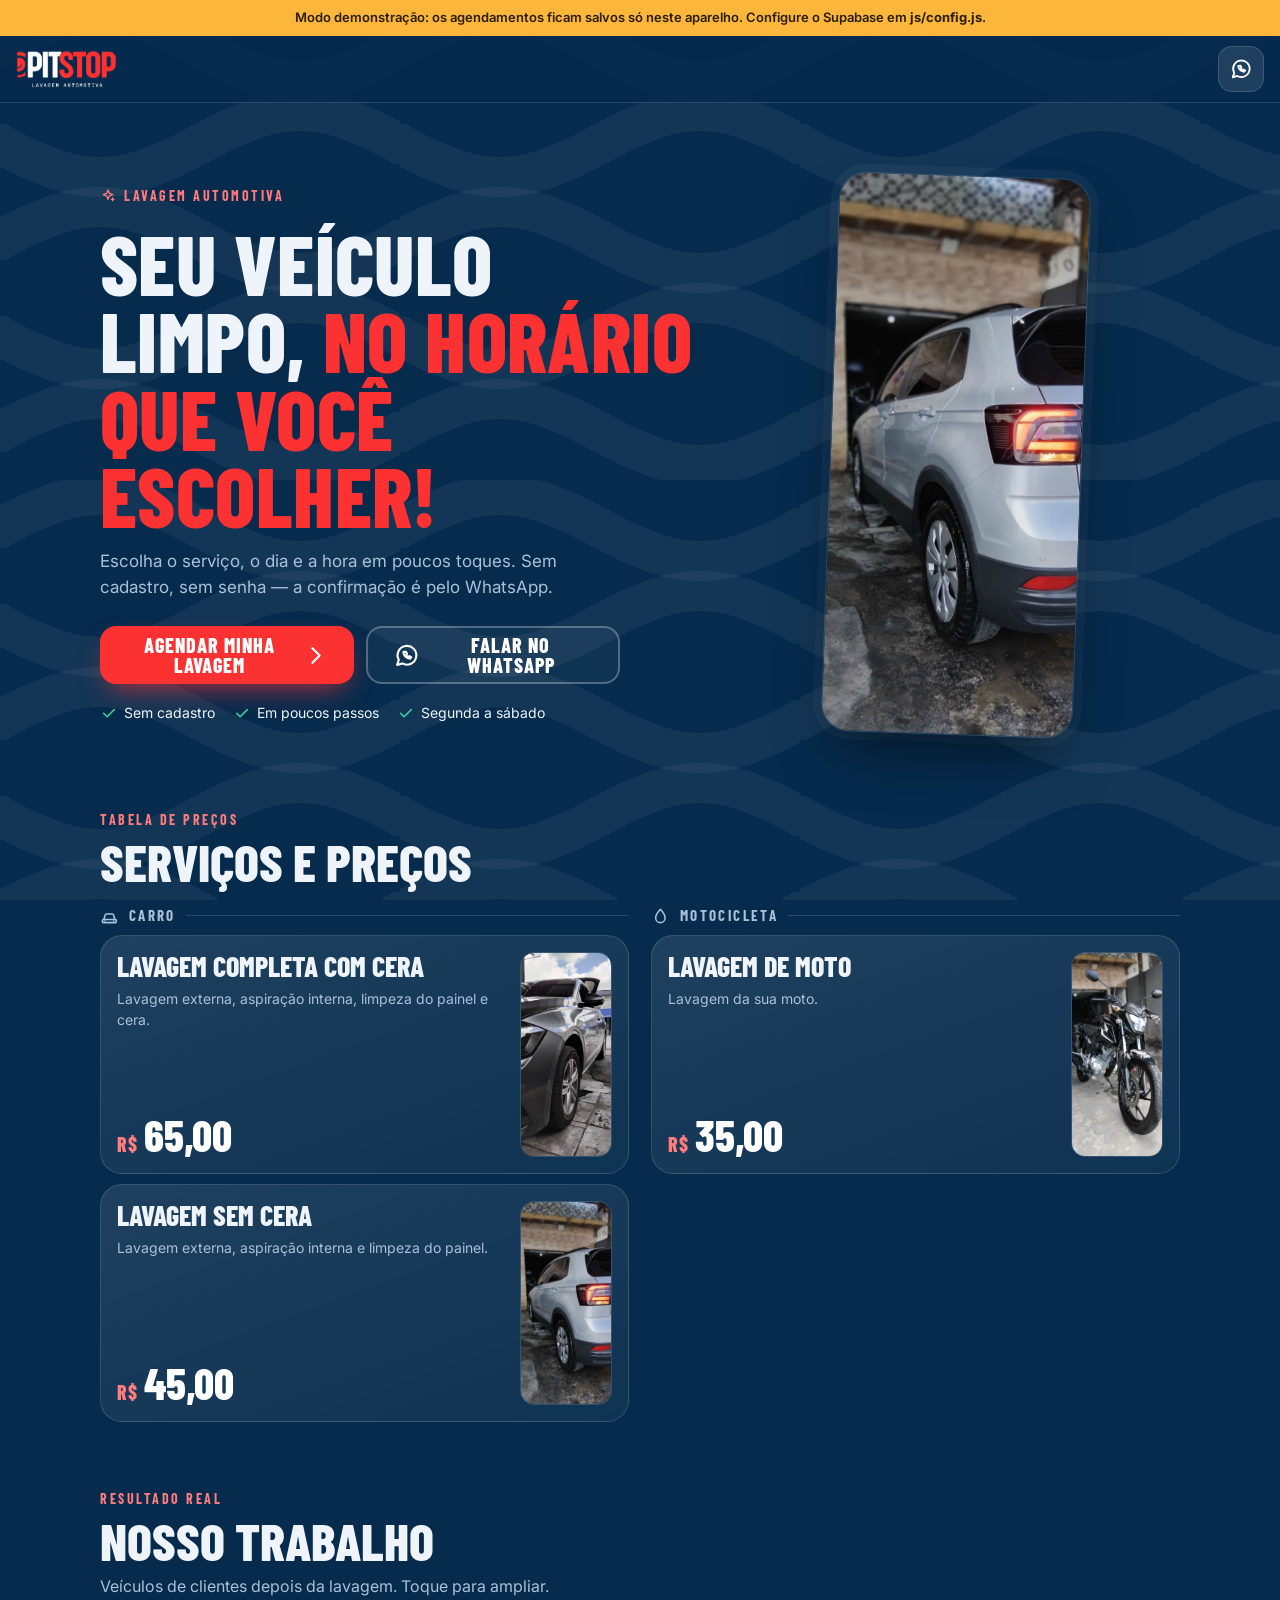
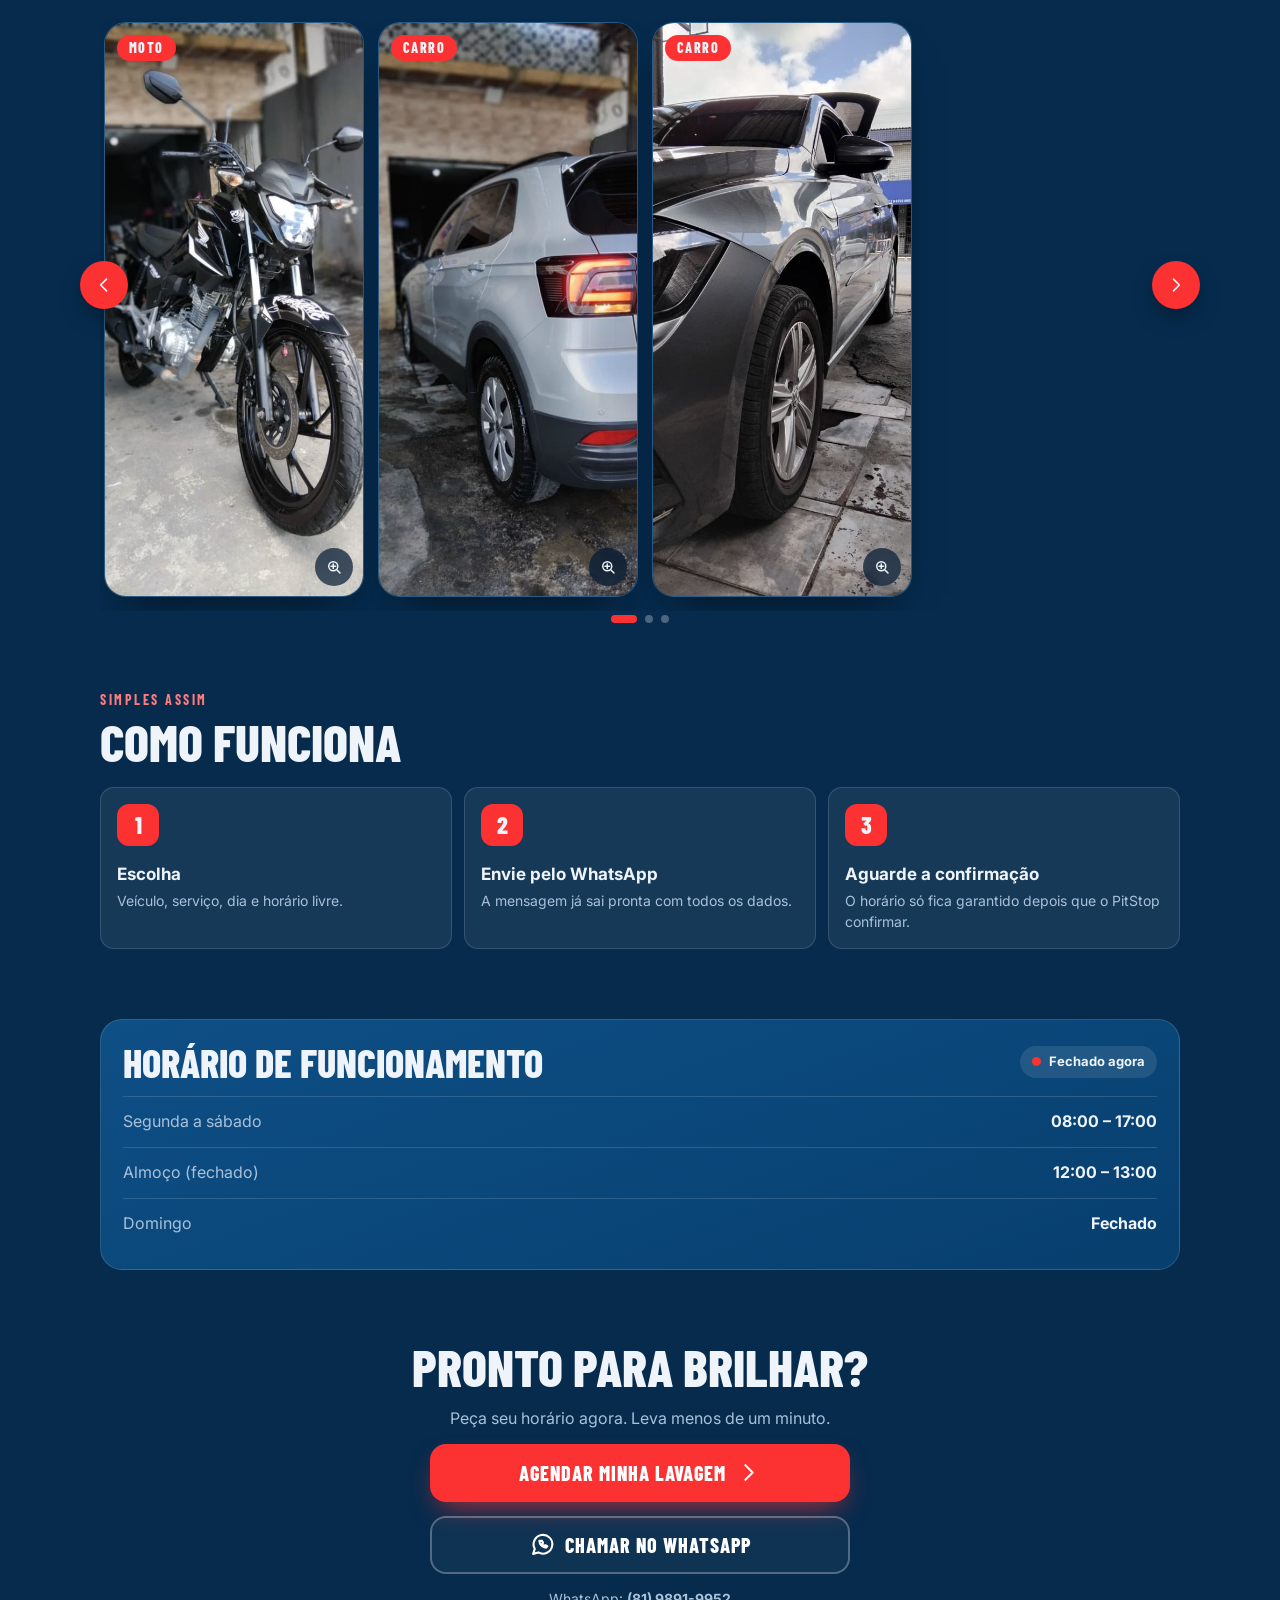
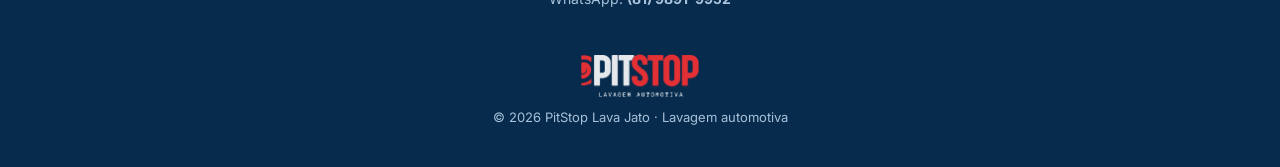
==== index.html @ e0dd75d1 "Add files via upload" ====
<!doctype html>
<html lang="pt-BR">
<head>
<meta charset="utf-8">
<meta name="viewport" content="width=device-width,initial-scale=1,viewport-fit=cover">
<title>PitStop Lava Jato — Agende sua lavagem</title>
<meta name="description" content="Agende a lavagem do seu carro ou moto no PitStop Lava Jato em poucos toques, sem cadastro. Confirmação pelo WhatsApp.">
<meta name="theme-color" content="#062B4D">
<link rel="manifest" href="manifest.webmanifest">
<link rel="icon" type="image/png" href="assets/favicon.png">
<link rel="apple-touch-icon" href="assets/apple-touch-icon.png">
<meta name="apple-mobile-web-app-capable" content="yes">
<meta name="apple-mobile-web-app-title" content="PitStop">
<link rel="preconnect" href="https://fonts.googleapis.com">
<link rel="preconnect" href="https://fonts.gstatic.com" crossorigin>
<link rel="stylesheet" href="https://fonts.googleapis.com/css2?family=Barlow+Condensed:wght@600;700;800&family=Inter:wght@400;500;600;700&display=swap">
<link rel="stylesheet" href="css/tokens.css">
<link rel="stylesheet" href="css/style.css">
</head>
<body>

<!-- Ícones -->
<svg width="0" height="0" style="position:absolute" aria-hidden="true">
  <symbol id="i-calendar" viewBox="0 0 24 24"><rect x="3" y="4" width="18" height="18" rx="3"/><path d="M16 2v4M8 2v4M3 10h18"/></symbol>
  <symbol id="i-clock" viewBox="0 0 24 24"><circle cx="12" cy="12" r="9"/><path d="M12 7v5l3 2"/></symbol>
  <symbol id="i-drop" viewBox="0 0 24 24"><path d="M12 3s6 6.5 6 11a6 6 0 0 1-12 0c0-4.5 6-11 6-11z"/></symbol>
  <symbol id="i-sparkle" viewBox="0 0 24 24"><path d="M12 3l2 5 5 2-5 2-2 5-2-5-5-2 5-2z"/><path d="M19 15v4M17 17h4"/></symbol>
  <symbol id="i-user" viewBox="0 0 24 24"><circle cx="12" cy="8" r="4"/><path d="M4 21c0-4 4-6 8-6s8 2 8 6"/></symbol>
  <symbol id="i-tag" viewBox="0 0 24 24"><path d="M3 12V4h8l10 10-8 8L3 12z"/><circle cx="7.5" cy="8.5" r="1"/></symbol>
  <symbol id="i-car" viewBox="0 0 24 24"><path d="M5 16l1.5-5.5A2 2 0 0 1 8.4 9h7.2a2 2 0 0 1 1.9 1.5L19 16"/><rect x="3" y="16" width="18" height="4" rx="1.5"/><path d="M6.5 18h.01M17.5 18h.01"/></symbol>
  <symbol id="i-wa" viewBox="0 0 24 24"><path d="M3 21l1.6-4.8A9 9 0 1 1 8 19.6L3 21z"/><path d="M9 8.5c0 3.5 3 6.5 6.5 6.5l1.2-1.4-2-1-1 .8a4 4 0 0 1-2-2l.8-1-1-2L9 8.5z"/></symbol>
  <symbol id="i-check" viewBox="0 0 24 24"><path d="M5 12.5l4.5 4.5L19 7.5"/></symbol>
  <symbol id="i-left" viewBox="0 0 24 24"><path d="M15 5l-7 7 7 7"/></symbol>
  <symbol id="i-right" viewBox="0 0 24 24"><path d="M9 5l7 7-7 7"/></symbol>
  <symbol id="i-x" viewBox="0 0 24 24"><path d="M6 6l12 12M18 6L6 18"/></symbol>
  <symbol id="i-down" viewBox="0 0 24 24"><path d="M12 3v12M7 10l5 5 5-5M4 21h16"/></symbol>
  <symbol id="i-chev-up" viewBox="0 0 24 24"><path d="M6 15l6-6 6 6"/></symbol>
  <symbol id="i-pin" viewBox="0 0 24 24"><path d="M12 21s7-6 7-11a7 7 0 0 0-14 0c0 5 7 11 7 11z"/><circle cx="12" cy="10" r="2.5"/></symbol>
  <symbol id="i-info" viewBox="0 0 24 24"><circle cx="12" cy="12" r="9"/><path d="M12 11v5M12 8h.01"/></symbol>
</svg>

<div id="demoBanner" class="demo-banner" hidden>
  Modo demonstração: os agendamentos ficam salvos só neste aparelho. Configure o Supabase em <b>js/config.js</b>.
</div>

<!-- ============ HOME ============ -->
<main id="viewHome" class="view">
  <header class="topbar" id="topbar">
    <a class="brand" href="#/" aria-label="PitStop Lava Jato — início"><img src="assets/logo.png" alt="PitStop Lavagem Automotiva" width="482" height="182"></a>
    <div class="topbar-actions">
      <button id="installBtn" class="chip" hidden type="button"><svg class="ico"><use href="#i-down"/></svg> Instalar app</button>
      <a id="waTop" class="icon-btn" href="#" target="_blank" rel="noopener" aria-label="Falar no WhatsApp"><svg class="ico"><use href="#i-wa"/></svg></a>
    </div>
  </header>

  <section class="hero">
    <div class="hero-copy">
      <p class="eyebrow"><svg class="ico"><use href="#i-sparkle"/></svg> Lavagem automotiva</p>
      <h1>Seu veículo limpo, <span>no horário que você escolher!</span></h1>
      <p class="lead">Escolha o serviço, o dia e a hora em poucos toques. Sem cadastro, sem senha — a confirmação é pelo WhatsApp.</p>
      <div class="hero-cta">
        <a id="ctaHero" class="btn btn-primary btn-block" href="#/agendar">Agendar minha lavagem <svg class="ico"><use href="#i-right"/></svg></a>
        <a class="btn btn-ghost btn-block js-wa" href="#" target="_blank" rel="noopener"><svg class="ico"><use href="#i-wa"/></svg> Falar no WhatsApp</a>
      </div>
      <ul class="trust">
        <li><svg class="ico"><use href="#i-check"/></svg> Sem cadastro</li>
        <li><svg class="ico"><use href="#i-check"/></svg> Em poucos passos</li>
        <li><svg class="ico"><use href="#i-check"/></svg> Segunda a sábado</li>
      </ul>
    </div>
    <figure class="hero-photo" id="heroPhoto" aria-hidden="true"></figure>
  </section>

  <section class="section" id="servicos">
    <div class="section-head">
      <p class="eyebrow">Tabela de preços</p>
      <h2>Serviços e preços</h2>
    </div>
    <div class="svc-list" id="svcList"></div>
  </section>

  <section class="section" id="trabalho">
    <div class="section-head">
      <p class="eyebrow">Resultado real</p>
      <h2>Nosso trabalho</h2>
      <p class="muted">Veículos de clientes depois da lavagem. Toque para ampliar.</p>
    </div>
    <div class="carousel-wrap">
      <button class="car-nav prev" id="carPrev" aria-label="Fotos anteriores" type="button"><svg class="ico"><use href="#i-left"/></svg></button>
      <div class="carousel" id="carousel" tabindex="0" aria-label="Galeria de fotos"></div>
      <button class="car-nav next" id="carNext" aria-label="Próximas fotos" type="button"><svg class="ico"><use href="#i-right"/></svg></button>
    </div>
    <div class="dots" id="dots" aria-hidden="true"></div>
  </section>

  <section class="section" id="como">
    <div class="section-head">
      <p class="eyebrow">Simples assim</p>
      <h2>Como funciona</h2>
    </div>
    <ol class="how">
      <li><span class="n">1</span><div><b>Escolha</b><p>Veículo, serviço, dia e horário livre.</p></div></li>
      <li><span class="n">2</span><div><b>Envie pelo WhatsApp</b><p>A mensagem já sai pronta com todos os dados.</p></div></li>
      <li><span class="n">3</span><div><b>Aguarde a confirmação</b><p>O horário só fica garantido depois que o PitStop confirmar.</p></div></li>
    </ol>
  </section>

  <section class="section" id="horario">
    <div class="hours-card">
      <div class="hours-head">
        <h2>Horário de funcionamento</h2>
        <span class="status-pill" id="openNow"></span>
      </div>
      <dl class="hours">
        <div><dt>Segunda a sábado</dt><dd>08:00 – 17:00</dd></div>
        <div><dt>Almoço (fechado)</dt><dd>12:00 – 13:00</dd></div>
        <div><dt>Domingo</dt><dd>Fechado</dd></div>
      </dl>
    </div>
  </section>

  <section class="section final">
    <h2>Pronto para brilhar?</h2>
    <p class="muted">Peça seu horário agora. Leva menos de um minuto.</p>
    <a class="btn btn-primary btn-block" href="#/agendar">Agendar minha lavagem <svg class="ico"><use href="#i-right"/></svg></a>
    <a class="btn btn-ghost btn-block js-wa" href="#" target="_blank" rel="noopener"><svg class="ico"><use href="#i-wa"/></svg> Chamar no WhatsApp</a>
    <p class="muted" style="font-size:14px">WhatsApp: <b id="waShow"></b></p>
    <p class="ios-hint" id="iosHint" hidden>No iPhone: toque em <b>Compartilhar</b> e depois em <b>Adicionar à Tela de Início</b> para instalar o app.</p>
  </section>

  <footer class="footer">
    <img src="assets/logo.png" alt="PitStop" width="120" height="45" loading="lazy">
    <p>© <span id="year"></span> PitStop Lava Jato · Lavagem automotiva</p>
  </footer>

  <div class="sticky-cta" id="stickyCta" hidden>
    <a class="btn btn-primary btn-block" href="#/agendar">Agendar minha lavagem <svg class="ico"><use href="#i-right"/></svg></a>
  </div>
</main>

<!-- ============ AGENDAMENTO ============ -->
<section id="viewBook" class="view book" hidden aria-label="Agendamento">
  <header class="book-top">
    <button class="icon-btn" id="backBtn" type="button" aria-label="Voltar"><svg class="ico"><use href="#i-left"/></svg></button>
    <div class="book-title">
      <img src="assets/logo.png" alt="PitStop" width="96" height="36">
      <span id="stepLabel">Etapa 1 de 5</span>
    </div>
    <button class="icon-btn" id="closeBtn" type="button" aria-label="Fechar e voltar ao início"><svg class="ico"><use href="#i-x"/></svg></button>
  </header>
  <div class="progress" id="progress" role="progressbar" aria-valuemin="1" aria-valuemax="5"><i></i><i></i><i></i><i></i><i></i></div>

  <div class="book-scroll" id="bookScroll">
    <div class="step-body" id="stepBody"></div>
  </div>

  <footer class="book-foot" id="bookFoot">
    <div class="sum-bar" id="sumBar" hidden>
      <button type="button" class="sum-toggle" id="sumToggle" aria-expanded="false">
        <span class="sum-line" id="sumLine"></span>
        <svg class="ico"><use href="#i-chev-up"/></svg>
      </button>
      <dl class="sum-list" id="sumList" hidden></dl>
    </div>
    <button class="btn btn-primary btn-block" id="nextBtn" type="button">Continuar</button>
  </footer>
</section>

<!-- Lightbox -->
<div class="lightbox" id="lightbox" role="dialog" aria-modal="true" aria-label="Foto ampliada" hidden>
  <button class="lb-close icon-btn" id="lbClose" type="button" aria-label="Fechar"><svg class="ico"><use href="#i-x"/></svg></button>
  <button class="lb-nav prev" id="lbPrev" type="button" aria-label="Foto anterior"><svg class="ico"><use href="#i-left"/></svg></button>
  <img id="lbImg" alt="">
  <button class="lb-nav next" id="lbNext" type="button" aria-label="Próxima foto"><svg class="ico"><use href="#i-right"/></svg></button>
  <p class="lb-count" id="lbCount"></p>
</div>

<div class="toast" id="toast" role="status" aria-live="polite" hidden></div>

<script src="js/config.js"></script>
<script src="js/app.js" defer></script>
</body>
</html>
---- css/tokens.css ----
/* PitStop Lava Jato — tokens e base compartilhados (site público + admin)
   Paleta extraída da logo: azul-marinho, vermelho e branco. */
:root{
  --navy-950:#041B33;
  --navy-900:#062B4D;
  --navy-800:#073F6E;   /* azul da logo */
  --navy-700:#0E4F86;
  --navy-600:#17609C;
  --red:#FC3132;        /* vermelho da logo */
  --red-600:#E02426;
  --red-300:#FF7B7C;
  --white:#fff;
  --ink:#EEF4FA;
  --muted:#A9C1D9;
  --line:rgba(255,255,255,.14);
  --card:rgba(255,255,255,.065);
  --card-strong:rgba(255,255,255,.1);
  --ok:#34D399;
  --warn:#FBB63B;
  --radius:22px;
  --radius-sm:14px;
  --font-display:'Barlow Condensed','Arial Narrow','Roboto Condensed',Impact,sans-serif;
  --font-body:'Inter',system-ui,-apple-system,'Segoe UI',Roboto,sans-serif;
  --ease:cubic-bezier(.22,.8,.3,1);
}
*,*::before,*::after{box-sizing:border-box}
html{-webkit-text-size-adjust:100%;scroll-behavior:smooth}
body{margin:0;background:var(--navy-900);color:var(--ink);font:400 16px/1.5 var(--font-body);
  -webkit-font-smoothing:antialiased;overflow-x:hidden;-webkit-tap-highlight-color:transparent}
img,svg{display:block;max-width:100%}
button,input,select,textarea{font:inherit;color:inherit}
button{cursor:pointer;border:0;background:none;padding:0;touch-action:manipulation}
h1,h2,h3,p{margin:0}
[hidden]{display:none!important}
.ico{width:1.25em;height:1.25em;fill:none;stroke:currentColor;stroke-width:2;stroke-linecap:round;stroke-linejoin:round;flex:none}
.sr-only{position:absolute;width:1px;height:1px;overflow:hidden;clip:rect(0 0 0 0);white-space:nowrap}
:focus-visible{outline:3px solid #fff;outline-offset:3px;border-radius:10px}

.btn,.chip,.icon-btn{text-decoration:none}
a{color:inherit}
.btn{display:inline-flex;align-items:center;justify-content:center;gap:10px;min-height:58px;padding:0 26px;
  border-radius:16px;font:800 20px/1 var(--font-display);letter-spacing:.05em;text-transform:uppercase;
  transition:transform .15s var(--ease),box-shadow .2s,background .2s,opacity .2s;user-select:none;text-align:center}
.btn:active{transform:scale(.97)}
.btn[disabled]{opacity:.45;cursor:not-allowed;transform:none;box-shadow:none}
.btn-primary{background:var(--red);color:#fff;box-shadow:0 12px 28px -10px rgba(252,49,50,.75)}
.btn-primary:hover:not([disabled]){background:var(--red-600)}
.btn-ghost{border:2px solid rgba(255,255,255,.28);color:#fff;background:rgba(255,255,255,.04)}
.btn-ghost:hover{background:rgba(255,255,255,.1)}
.btn-sm{min-height:44px;padding:0 16px;font-size:16px;border-radius:12px}
.btn-block{width:100%}
.spinner{width:22px;height:22px;border-radius:50%;border:3px solid rgba(255,255,255,.35);border-top-color:#fff;animation:spin .7s linear infinite}
@keyframes spin{to{transform:rotate(360deg)}}
@media (prefers-reduced-motion:reduce){*,*::before,*::after{animation-duration:.01ms!important;animation-iteration-count:1!important;transition-duration:.01ms!important;scroll-behavior:auto!important}}
---- css/style.css ----
/* PitStop Lava Jato — site público (mobile first) */

body{background:var(--navy-900) url("../assets/pattern.svg") 0 0/400px 480px repeat fixed}
.view{min-height:100dvh}
.muted{color:var(--muted)}
.eyebrow{display:inline-flex;align-items:center;gap:8px;font:700 14px/1 var(--font-display);letter-spacing:.18em;text-transform:uppercase;color:var(--red-300)}
.eyebrow .ico{width:16px;height:16px}

.demo-banner{position:sticky;top:0;z-index:60;background:var(--warn);color:#2a1d00;font-size:13px;font-weight:600;padding:8px 14px;text-align:center}

/* ---------- topbar ---------- */
.topbar{position:sticky;top:0;z-index:30;display:flex;align-items:center;justify-content:space-between;
  padding:calc(10px + env(safe-area-inset-top)) 16px 10px;background:rgba(6,43,77,.86);
  backdrop-filter:blur(14px);-webkit-backdrop-filter:blur(14px);border-bottom:1px solid var(--line)}
.brand img{height:38px;width:auto}
.topbar-actions{display:flex;align-items:center;gap:10px}
.icon-btn{display:inline-grid;place-items:center;width:46px;height:46px;border-radius:14px;background:var(--card-strong);color:#fff;border:1px solid var(--line);transition:transform .15s,background .2s}
.icon-btn:active{transform:scale(.93)}
.icon-btn:hover{background:rgba(255,255,255,.16)}
.icon-btn .ico{width:22px;height:22px}
.chip{display:inline-flex;align-items:center;gap:6px;height:40px;padding:0 14px;border-radius:999px;background:var(--card-strong);border:1px solid var(--line);font-size:13px;font-weight:600;color:#fff}
.chip .ico{width:16px;height:16px}

/* ---------- hero ---------- */
.hero{display:grid;gap:28px;padding:34px 20px 8px;max-width:1120px;margin:0 auto}
.hero h1{font:800 clamp(46px,13vw,84px)/.92 var(--font-display);text-transform:uppercase;letter-spacing:.005em;margin:14px 0 16px}
.hero h1 span{color:var(--red)}
.lead{color:var(--muted);font-size:17px;max-width:46ch}
.hero-cta{display:grid;gap:12px;margin:26px 0 18px}
.trust{display:flex;flex-wrap:wrap;gap:8px 18px;list-style:none;margin:0;padding:0;font-size:14px;color:var(--ink)}
.trust li{display:inline-flex;align-items:center;gap:6px}
.trust .ico{width:18px;height:18px;color:var(--ok)}
.hero-photo{display:none;margin:0;justify-self:center}
.hero-photo img{height:min(70vh,560px);width:auto;aspect-ratio:9/20;border-radius:28px;border:1px solid var(--line);box-shadow:0 30px 60px -20px rgba(0,0,0,.6),0 0 0 8px rgba(255,255,255,.04);transform:rotate(2deg)}

/* ---------- sections ---------- */
.section{max-width:1120px;margin:0 auto;padding:44px 20px 0}
.section-head{display:grid;gap:8px;margin-bottom:20px}
.section-head h2,.final h2,.hours-head h2{font:800 clamp(34px,9vw,52px)/1 var(--font-display);text-transform:uppercase}

/* serviços */
.svc-list{display:grid;gap:14px}
.svc-group{display:grid;gap:10px}
.svc-group>h3{display:flex;align-items:center;gap:10px;font:700 15px/1 var(--font-display);letter-spacing:.16em;text-transform:uppercase;color:var(--muted)}
.svc-group>h3::after{content:"";flex:1;height:1px;background:var(--line)}
.svc-card{display:grid;grid-template-columns:1fr 92px;gap:16px;align-items:stretch;padding:16px;border-radius:var(--radius);
  background:linear-gradient(160deg,rgba(255,255,255,.1),rgba(255,255,255,.04));border:1px solid var(--line)}
.svc-card.no-photo{grid-template-columns:1fr}
.svc-info{display:flex;flex-direction:column;gap:8px}
.svc-info h4{margin:0;font:800 28px/1 var(--font-display);text-transform:uppercase}
.svc-info p{color:var(--muted);font-size:14px;margin:0}
.price{margin-top:auto;display:inline-flex;align-items:baseline;gap:6px;font:800 44px/1 var(--font-display);color:#fff}
.price small{font-size:20px;color:var(--red-300);letter-spacing:.04em}
.svc-photo{margin:0;align-self:center}
.svc-photo img{width:92px;aspect-ratio:9/20;height:auto;object-fit:cover;border-radius:14px;border:1px solid var(--line)}

/* carrossel */
.carousel-wrap{position:relative;margin:0 -20px}
.carousel{display:flex;gap:14px;overflow-x:auto;scroll-snap-type:x mandatory;padding:4px 20px 14px;scrollbar-width:none;-webkit-overflow-scrolling:touch;overscroll-behavior-x:contain}
.carousel::-webkit-scrollbar{display:none}
.shot{position:relative;flex:0 0 auto;width:min(62vw,250px);scroll-snap-align:center;border-radius:22px;overflow:hidden;border:1px solid var(--line);background:var(--navy-800);
  box-shadow:0 20px 40px -22px rgba(0,0,0,.7);transition:transform .25s var(--ease)}
.shot:active{transform:scale(.98)}
.shot img{width:100%;height:auto;aspect-ratio:9/20;object-fit:contain;background:var(--navy-950)}
.shot .tag{position:absolute;left:12px;top:12px;padding:6px 12px;border-radius:999px;background:var(--red);font:800 14px/1 var(--font-display);letter-spacing:.1em;text-transform:uppercase}
.shot .zoom{position:absolute;right:10px;bottom:10px;width:38px;height:38px;border-radius:50%;display:grid;place-items:center;background:rgba(4,27,51,.7);backdrop-filter:blur(6px)}
.shot .zoom .ico{width:18px;height:18px}
.car-nav{display:none}
.dots{display:flex;justify-content:center;gap:8px;margin-top:4px}
.dots i{width:8px;height:8px;border-radius:99px;background:rgba(255,255,255,.28);transition:all .25s}
.dots i.on{width:26px;background:var(--red)}

/* como funciona */
.how{list-style:none;margin:0;padding:0;display:grid;gap:12px}
.how li{display:flex;gap:16px;align-items:flex-start;padding:16px;border-radius:var(--radius-sm);background:var(--card);border:1px solid var(--line)}
.how .n{flex:none;width:42px;height:42px;border-radius:12px;display:grid;place-items:center;background:var(--red);font:800 24px/1 var(--font-display)}
.how b{font-size:17px}
.how p{color:var(--muted);font-size:14px;margin-top:2px}

/* horário */
.hours-card{padding:22px;border-radius:var(--radius);background:linear-gradient(160deg,var(--navy-700),var(--navy-800));border:1px solid var(--line)}
.hours-head{display:flex;flex-wrap:wrap;align-items:center;justify-content:space-between;gap:12px;margin-bottom:14px}
.hours-head h2{font-size:clamp(28px,7vw,40px)}
.status-pill{display:inline-flex;align-items:center;gap:8px;padding:6px 12px;border-radius:999px;font-size:13px;font-weight:700;background:rgba(255,255,255,.1)}
.status-pill::before{content:"";width:9px;height:9px;border-radius:50%;background:var(--muted)}
.status-pill.open::before{background:var(--ok);box-shadow:0 0 0 4px rgba(52,211,153,.25)}
.status-pill.closed::before{background:var(--red)}
.hours{margin:0;display:grid;gap:2px}
.hours div{display:flex;justify-content:space-between;gap:12px;padding:12px 0;border-top:1px solid var(--line)}
.hours dt{color:var(--muted)}
.hours dd{margin:0;font-weight:700}

.final{text-align:center;display:grid;gap:14px;justify-items:center;padding-bottom:10px}
.final .btn{max-width:420px}
.ios-hint{font-size:13px;color:var(--muted);max-width:34ch}
.footer{display:grid;justify-items:center;gap:10px;padding:34px 20px calc(110px + env(safe-area-inset-bottom));color:var(--muted);font-size:13px;text-align:center}
.footer img{opacity:.9}

.sticky-cta{position:fixed;left:0;right:0;bottom:0;z-index:40;padding:12px 16px calc(12px + env(safe-area-inset-bottom));
  background:linear-gradient(0deg,rgba(4,27,51,.95) 60%,rgba(4,27,51,0));transform:translateY(0);animation:rise .35s var(--ease)}
@keyframes rise{from{transform:translateY(40px);opacity:0}}

/* ---------- agendamento ---------- */
.book{display:flex;flex-direction:column;height:100dvh;background:var(--navy-900) url("../assets/pattern.svg") 0 0/400px 480px repeat}
.book-top{display:flex;align-items:center;justify-content:space-between;gap:10px;padding:calc(10px + env(safe-area-inset-top)) 14px 8px}
.book-title{display:grid;justify-items:center;gap:4px}
.book-title img{height:30px;width:auto}
.book-title span{font-size:13px;color:var(--muted);font-weight:600}
.progress{display:grid;grid-template-columns:repeat(5,1fr);gap:6px;padding:4px 16px 12px}
.progress i{height:6px;border-radius:99px;background:rgba(255,255,255,.16);transition:background .3s,transform .3s}
.progress i.on{background:var(--red)}
.book-scroll{flex:1;overflow-y:auto;overflow-x:hidden;padding:6px 16px 20px;-webkit-overflow-scrolling:touch}
.step-body{max-width:560px;margin:0 auto}
.step-body.enter-fwd{animation:inFwd .38s var(--ease)}
.step-body.enter-back{animation:inBack .38s var(--ease)}
@keyframes inFwd{from{opacity:0;transform:translateX(34px)}}
@keyframes inBack{from{opacity:0;transform:translateX(-34px)}}
.step h2{font:800 clamp(34px,9vw,46px)/1 var(--font-display);text-transform:uppercase;margin:6px 0 8px}
.step .sub{color:var(--muted);margin-bottom:20px}

.field label{display:block;font-weight:600;margin-bottom:8px}
.input{width:100%;height:62px;padding:0 18px;border-radius:16px;border:2px solid var(--line);background:rgba(4,27,51,.55);color:#fff;font-size:20px;outline:0;transition:border-color .2s,box-shadow .2s}
.input::placeholder{color:rgba(255,255,255,.4)}
.input:focus{border-color:var(--red);box-shadow:0 0 0 4px rgba(252,49,50,.22)}
.input.bad{border-color:var(--red)}
.hint{font-size:13px;color:var(--muted);margin-top:10px}
.err{color:#ffb4b5;font-size:14px;font-weight:600;margin-top:10px;min-height:20px}

.choice-grid{display:grid;grid-template-columns:1fr 1fr;gap:14px}
.choice{position:relative;display:grid;justify-items:center;gap:6px;padding:28px 12px 22px;border-radius:var(--radius);background:var(--card);border:2px solid var(--line);
  transition:transform .15s var(--ease),border-color .2s,background .2s,box-shadow .2s;text-align:center}
.choice .emoji{font-size:64px;line-height:1}
.choice b{font:800 28px/1 var(--font-display);text-transform:uppercase}
.choice small{color:var(--muted);font-size:13px}
.choice:active{transform:scale(.96)}
.choice[aria-checked="true"],.svc-pick[aria-checked="true"]{border-color:var(--red);background:linear-gradient(160deg,rgba(252,49,50,.22),rgba(252,49,50,.06));box-shadow:0 14px 30px -16px rgba(252,49,50,.8)}
.badge-check{position:absolute;top:10px;right:10px;width:26px;height:26px;border-radius:50%;background:var(--red);display:none;place-items:center}
.badge-check .ico{width:16px;height:16px;stroke-width:3}
[aria-checked="true"]>.badge-check{display:grid;animation:pop .25s var(--ease)}
@keyframes pop{from{transform:scale(.3)}}

.svc-pick{position:relative;display:grid;gap:8px;width:100%;text-align:left;padding:18px 18px 16px;margin-bottom:12px;border-radius:var(--radius);background:var(--card);border:2px solid var(--line);transition:transform .15s var(--ease),border-color .2s,background .2s}
.svc-pick:active{transform:scale(.985)}
.svc-pick h3{font:800 28px/1 var(--font-display);text-transform:uppercase;padding-right:34px}
.svc-pick p{color:var(--muted);font-size:14px}
.svc-pick .price{font-size:40px;margin-top:4px}

/* calendário */
.cal{padding:14px;border-radius:var(--radius);background:var(--card);border:1px solid var(--line)}
.cal-head{display:flex;align-items:center;justify-content:space-between;margin-bottom:10px}
.cal-head b{font:800 26px/1 var(--font-display);text-transform:uppercase;letter-spacing:.04em}
.cal-head .icon-btn{width:44px;height:44px}
.cal-head .icon-btn[disabled]{opacity:.3;pointer-events:none}
.cal-grid{display:grid;grid-template-columns:repeat(7,1fr);gap:4px}
.cal-dow{text-align:center;font-size:12px;font-weight:700;color:var(--muted);padding:6px 0;text-transform:uppercase}
.day{position:relative;aspect-ratio:1/1;min-height:44px;border-radius:14px;display:grid;place-items:center;font:700 17px/1 var(--font-body);transition:transform .12s,background .2s}
.day:not([disabled]):active{transform:scale(.9)}
.day:not([disabled]):hover{background:rgba(255,255,255,.1)}
.day[disabled]{color:rgba(255,255,255,.22);cursor:not-allowed}
.day.full[disabled]{text-decoration:line-through}
.day.today{box-shadow:inset 0 0 0 2px rgba(255,255,255,.4)}
.day.sel{background:var(--red);color:#fff;box-shadow:0 10px 20px -8px rgba(252,49,50,.8)}
.day.blank{pointer-events:none}
.legend{display:flex;gap:14px;flex-wrap:wrap;margin-top:12px;font-size:12px;color:var(--muted)}
.legend span::before{content:"";display:inline-block;width:10px;height:10px;border-radius:3px;margin-right:6px;vertical-align:-1px;background:rgba(255,255,255,.3)}
.legend .l-sel::before{background:var(--red)}
.times{margin-top:22px}
.times h3{font:800 24px/1 var(--font-display);text-transform:uppercase;margin-bottom:12px}
.period{display:flex;align-items:center;gap:10px;margin:14px 0 8px;font-size:12px;font-weight:700;letter-spacing:.14em;text-transform:uppercase;color:var(--muted)}
.period::after{content:"";flex:1;height:1px;background:var(--line)}
.slot-grid{display:grid;grid-template-columns:repeat(4,1fr);gap:8px}
.slot{min-height:56px;border-radius:14px;background:var(--card);border:2px solid var(--line);font:800 22px/1 var(--font-display);letter-spacing:.03em;transition:transform .12s,background .2s,border-color .2s}
.slot:not([disabled]):active{transform:scale(.93)}
.slot:not([disabled]):hover{border-color:rgba(255,255,255,.4)}
.slot[disabled]{opacity:.35;text-decoration:line-through;cursor:not-allowed;background:transparent}
.slot.sel{background:var(--red);border-color:var(--red);box-shadow:0 10px 22px -10px rgba(252,49,50,.9)}
.lunch{display:flex;align-items:center;gap:8px;margin:14px 0 0;font-size:13px;color:var(--muted)}
.lunch .ico{width:16px;height:16px}
.skeleton{height:56px;border-radius:14px;background:linear-gradient(90deg,rgba(255,255,255,.06),rgba(255,255,255,.14),rgba(255,255,255,.06));background-size:200% 100%;animation:sk 1.1s linear infinite}
@keyframes sk{to{background-position:-200% 0}}
.empty{padding:18px;border-radius:var(--radius-sm);background:var(--card);border:1px dashed var(--line);color:var(--muted);text-align:center}

/* revisão */
.review{border-radius:var(--radius);background:linear-gradient(160deg,var(--navy-700),var(--navy-800));border:1px solid var(--line);overflow:hidden}
.review-row{display:flex;align-items:center;gap:14px;padding:15px 18px;border-top:1px solid var(--line)}
.review-row:first-child{border-top:0}
.review-row .ico{width:22px;height:22px;color:var(--red-300)}
.review-row span{color:var(--muted);font-size:13px;display:block}
.review-row b{font-size:17px;word-break:break-word}
.review-total{display:flex;align-items:center;justify-content:space-between;padding:16px 18px;background:rgba(4,27,51,.5)}
.review-total span{font:700 16px/1 var(--font-display);letter-spacing:.14em;text-transform:uppercase;color:var(--muted)}
.review-total .price{margin:0;font-size:46px}
.notice{display:flex;gap:12px;margin-top:16px;padding:14px 16px;border-radius:var(--radius-sm);background:rgba(251,182,59,.12);border:1px solid rgba(251,182,59,.4);font-size:14px;color:#ffe3ae}
.notice .ico{color:var(--warn);margin-top:2px}
.notice.err-box{background:rgba(252,49,50,.14);border-color:rgba(252,49,50,.5);color:#ffd0d1}
.notice.err-box .ico{color:var(--red-300)}
.notice .acts{display:flex;flex-wrap:wrap;gap:8px;margin-top:10px}

/* sucesso */
.done{text-align:center;display:grid;justify-items:center;gap:14px;padding-top:10px}
.done .big-check{width:92px;height:92px;border-radius:50%;background:var(--ok);display:grid;place-items:center;color:#04281c;animation:pop .45s var(--ease)}
.done .big-check .ico{width:50px;height:50px;stroke-width:3}
.done h2{margin:0}
.code{display:inline-block;padding:6px 14px;border-radius:999px;background:var(--card-strong);font:700 15px/1 var(--font-body);letter-spacing:.1em}
.done .review{width:100%;text-align:left}
.done .btn{width:100%}

/* rodapé do agendamento */
.book-foot{padding:10px 16px calc(14px + env(safe-area-inset-bottom));background:linear-gradient(0deg,var(--navy-950) 70%,rgba(4,27,51,.0));display:grid;gap:10px;max-width:none}
.book-foot>*{max-width:560px;width:100%;margin:0 auto}
.sum-bar{border-radius:var(--radius-sm);background:rgba(255,255,255,.08);border:1px solid var(--line);overflow:hidden}
.sum-toggle{width:100%;display:flex;align-items:center;justify-content:space-between;gap:10px;padding:10px 14px;text-align:left;font-size:14px}
.sum-toggle .ico{transition:transform .25s;width:20px;height:20px}
.sum-toggle[aria-expanded="true"] .ico{transform:rotate(180deg)}
.sum-line{display:flex;flex-wrap:wrap;gap:4px 10px;align-items:center;min-width:0}
.sum-line b{color:#fff}.sum-line em{font-style:normal;color:var(--muted)}
.sum-line .p{color:var(--red-300);font:800 20px/1 var(--font-display)}
.sum-list{margin:0;padding:4px 14px 12px;display:grid;gap:6px;font-size:14px}
.sum-list div{display:flex;justify-content:space-between;gap:12px}
.sum-list dt{color:var(--muted)}.sum-list dd{margin:0;font-weight:600;text-align:right}

/* lightbox */
.lightbox{position:fixed;inset:0;z-index:100;background:rgba(2,12,24,.96);display:grid;place-items:center;animation:fade .2s}
.lightbox img{max-width:100vw;max-height:100dvh;width:auto;height:auto;object-fit:contain;touch-action:pan-y pinch-zoom;user-select:none}
.lb-close{position:absolute;top:calc(12px + env(safe-area-inset-top));right:14px;z-index:2}
.lb-nav{position:absolute;top:50%;transform:translateY(-50%);width:48px;height:64px;display:grid;place-items:center;background:rgba(255,255,255,.1);border-radius:14px;z-index:2}
.lb-nav.prev{left:8px}.lb-nav.next{right:8px}
.lb-count{position:absolute;bottom:calc(16px + env(safe-area-inset-bottom));left:0;right:0;text-align:center;font-weight:700;color:var(--muted);font-size:14px;z-index:2}
@keyframes fade{from{opacity:0}}

.toast{position:fixed;left:50%;bottom:calc(110px + env(safe-area-inset-bottom));transform:translateX(-50%);z-index:120;max-width:min(92vw,440px);padding:14px 18px;border-radius:14px;background:#fff;color:#07253f;font-weight:600;font-size:15px;box-shadow:0 18px 40px -10px rgba(0,0,0,.6);animation:rise .3s var(--ease);text-align:center}
.toast.bad{background:#ffe3e3;color:#7a0b0d}

/* ---------- tablet / desktop ---------- */
@media (min-width:720px){
  .hero{padding-top:56px;grid-template-columns:1.15fr .85fr;align-items:center}
  .hero-photo{display:block}
  .hero-cta{grid-template-columns:1fr 1fr;max-width:520px}
  .svc-list{grid-template-columns:1fr 1fr;gap:22px}
  .svc-group{align-content:start}
  .how{grid-template-columns:repeat(3,1fr)}
  .how li{flex-direction:column}
  .carousel-wrap{margin:0}
  .carousel{padding-left:4px;padding-right:4px}
  .shot{width:260px}
  .car-nav{display:grid;place-items:center;position:absolute;top:45%;transform:translateY(-50%);width:48px;height:48px;border-radius:50%;background:var(--red);z-index:2;box-shadow:0 10px 24px -8px rgba(0,0,0,.6)}
  .car-nav.prev{left:-20px}.car-nav.next{right:-20px}
  .sticky-cta{display:none}
  .footer{padding-bottom:40px}
  .book{align-items:center}
  .book>*{width:100%}
  .book-scroll{max-width:none}
  .slot-grid{grid-template-columns:repeat(4,1fr)}
}
@media (min-width:1000px){
  .hero{padding-top:72px}
  .section{padding-top:70px}
}
@media (max-width:359px){
  .slot-grid{grid-template-columns:repeat(2,1fr)}
  .choice .emoji{font-size:52px}
}
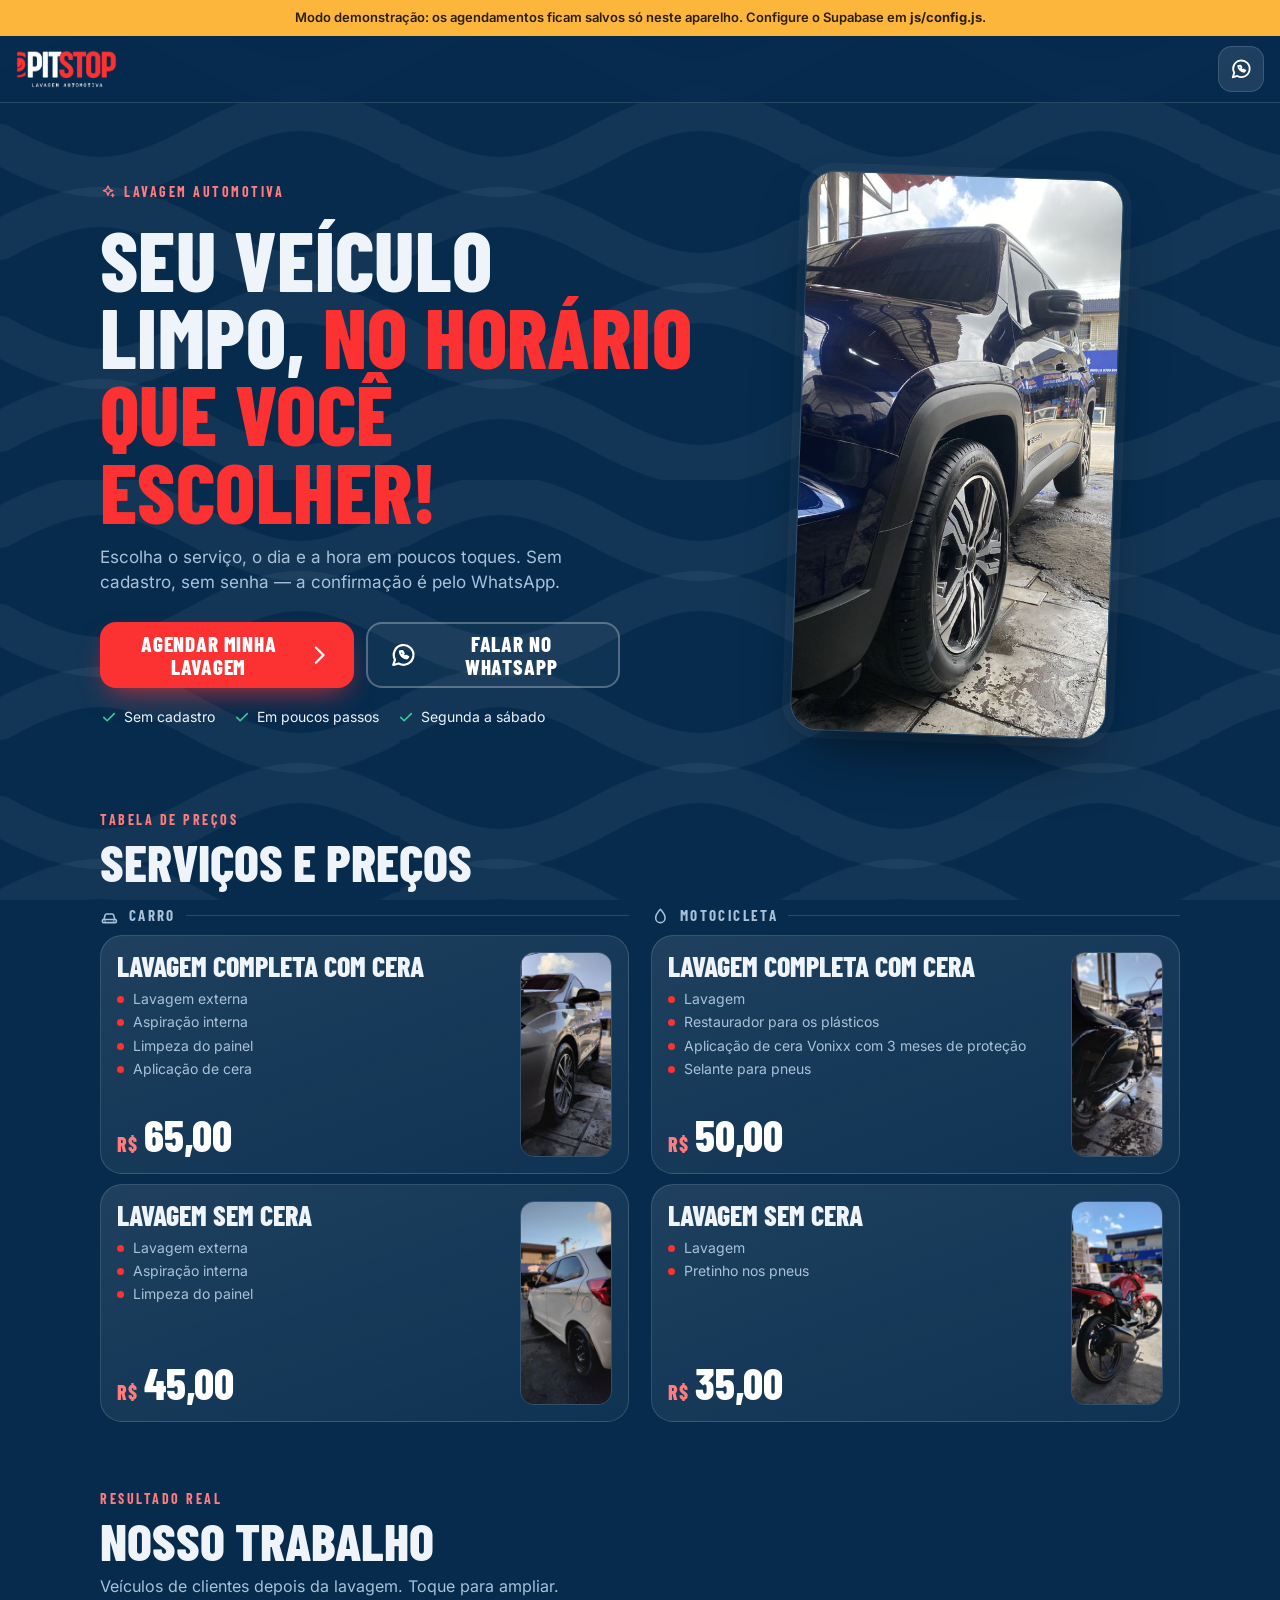
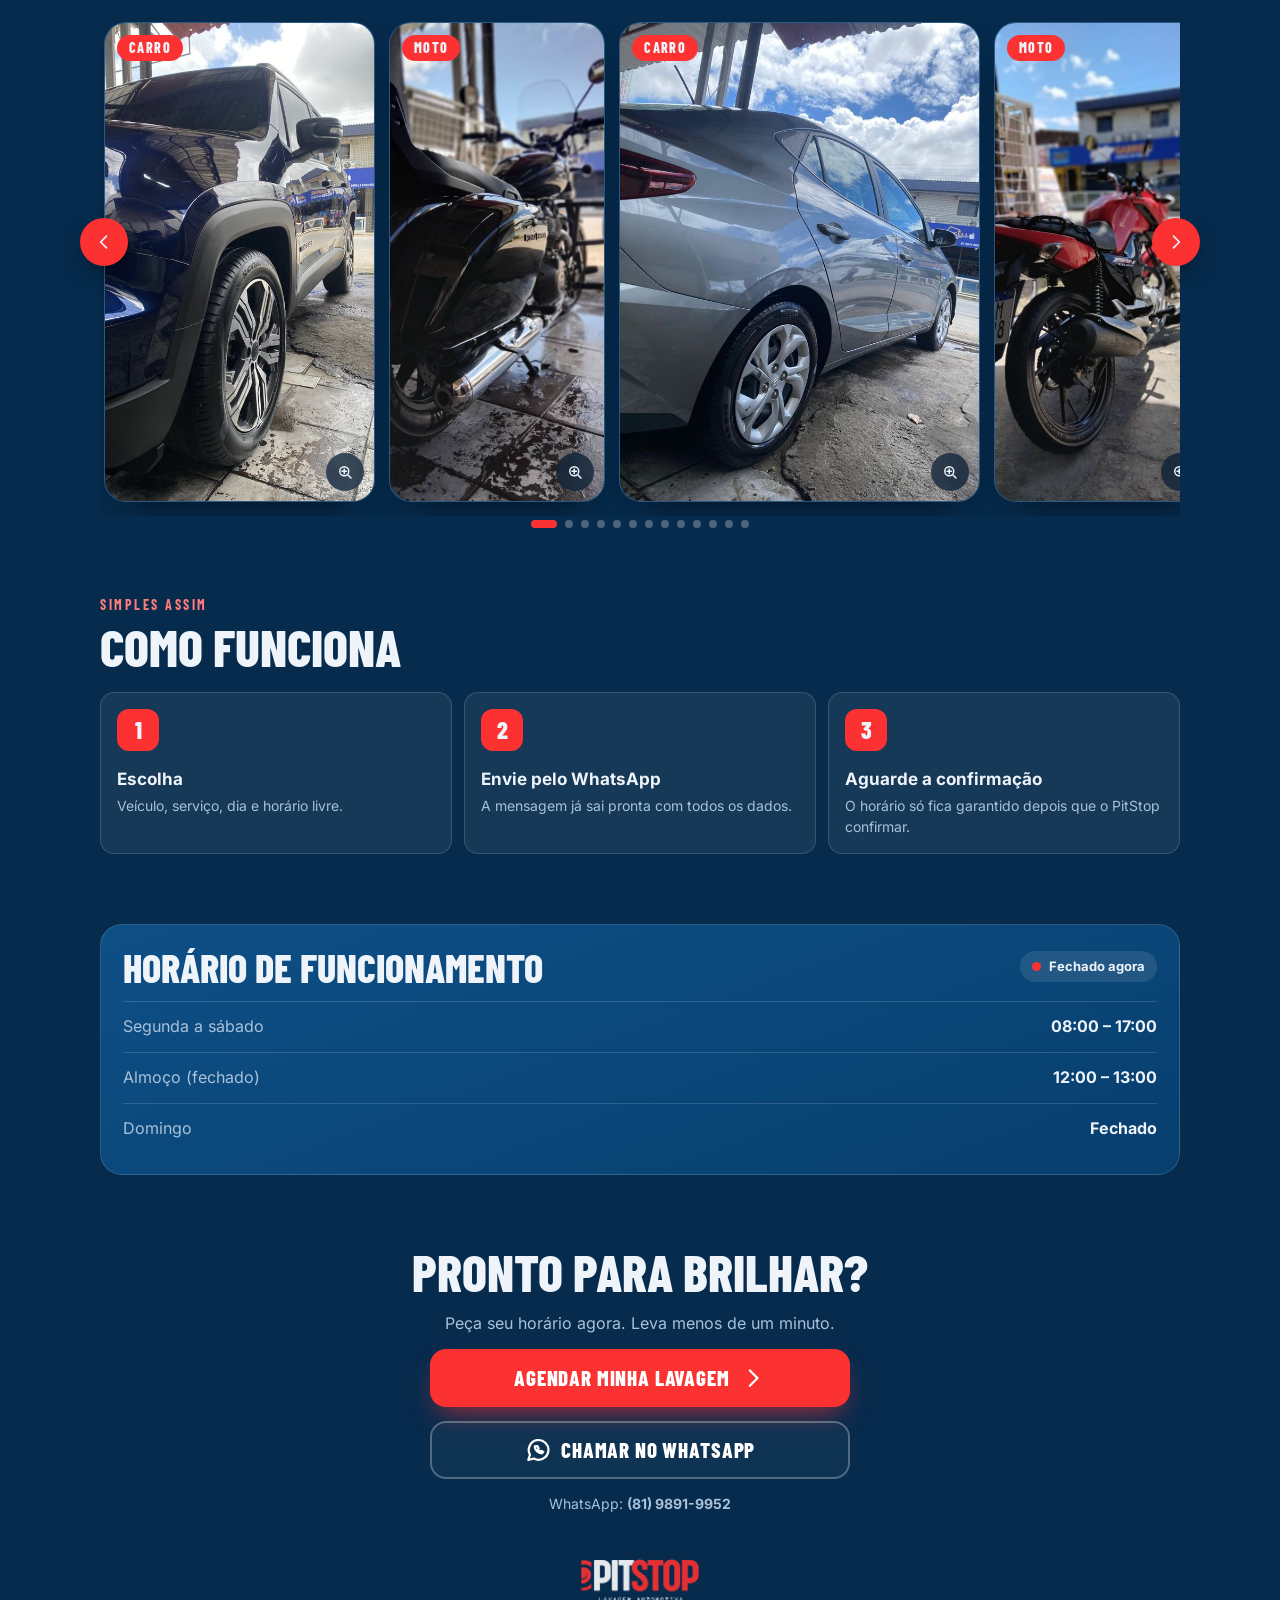
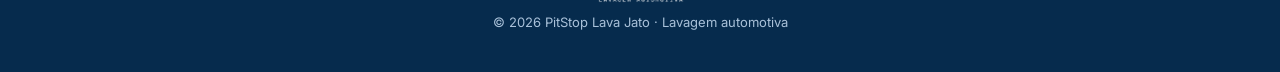
==== commit 9725a7a3: "Add files via upload" ====
--- a/index.html
+++ b/index.html
@@ -2,7 +2,7 @@
 <html lang="pt-BR">
 <head>
 <meta charset="utf-8">
-<meta name="viewport" content="width=device-width,initial-scale=1,viewport-fit=cover">
+<meta name="viewport" content="width=device-width,initial-scale=1,viewport-fit=cover,interactive-widget=resizes-content">
 <title>PitStop Lava Jato — Agende sua lavagem</title>
 <meta name="description" content="Agende a lavagem do seu carro ou moto no PitStop Lava Jato em poucos toques, sem cadastro. Confirmação pelo WhatsApp.">
 <meta name="theme-color" content="#062B4D">
@@ -11,9 +11,8 @@
 <link rel="apple-touch-icon" href="assets/apple-touch-icon.png">
 <meta name="apple-mobile-web-app-capable" content="yes">
 <meta name="apple-mobile-web-app-title" content="PitStop">
-<link rel="preconnect" href="https://fonts.googleapis.com">
-<link rel="preconnect" href="https://fonts.gstatic.com" crossorigin>
-<link rel="stylesheet" href="https://fonts.googleapis.com/css2?family=Barlow+Condensed:wght@600;700;800&family=Inter:wght@400;500;600;700&display=swap">
+<link rel="preload" href="assets/fonts/barlow-condensed-latin-800-normal.woff2" as="font" type="font/woff2" crossorigin>
+<link rel="preload" href="assets/fonts/inter-latin-500-normal.woff2" as="font" type="font/woff2" crossorigin>
 <link rel="stylesheet" href="css/tokens.css">
 <link rel="stylesheet" href="css/style.css">
 </head>
--- a/css/tokens.css
+++ b/css/tokens.css
@@ -1,5 +1,12 @@
 /* PitStop Lava Jato — tokens e base compartilhados (site público + admin)
    Paleta extraída da logo: azul-marinho, vermelho e branco. */
+@font-face{font-family:'Barlow Condensed';font-weight:600;font-style:normal;font-display:swap;src:url('../assets/fonts/barlow-condensed-latin-600-normal.woff2') format('woff2')}
+@font-face{font-family:'Barlow Condensed';font-weight:700;font-style:normal;font-display:swap;src:url('../assets/fonts/barlow-condensed-latin-700-normal.woff2') format('woff2')}
+@font-face{font-family:'Barlow Condensed';font-weight:800;font-style:normal;font-display:swap;src:url('../assets/fonts/barlow-condensed-latin-800-normal.woff2') format('woff2')}
+@font-face{font-family:'Inter';font-weight:400;font-style:normal;font-display:swap;src:url('../assets/fonts/inter-latin-400-normal.woff2') format('woff2')}
+@font-face{font-family:'Inter';font-weight:500;font-style:normal;font-display:swap;src:url('../assets/fonts/inter-latin-500-normal.woff2') format('woff2')}
+@font-face{font-family:'Inter';font-weight:600;font-style:normal;font-display:swap;src:url('../assets/fonts/inter-latin-600-normal.woff2') format('woff2')}
+@font-face{font-family:'Inter';font-weight:700;font-style:normal;font-display:swap;src:url('../assets/fonts/inter-latin-700-normal.woff2') format('woff2')}
 :root{
   --navy-950:#041B33;
   --navy-900:#062B4D;
@@ -38,11 +45,12 @@
 
 .btn,.chip,.icon-btn{text-decoration:none}
 a{color:inherit}
-.btn{display:inline-flex;align-items:center;justify-content:center;gap:10px;min-height:58px;padding:0 26px;
-  border-radius:16px;font:800 20px/1 var(--font-display);letter-spacing:.05em;text-transform:uppercase;
+.btn{display:inline-flex;align-items:center;justify-content:center;gap:10px;min-height:58px;padding:8px 22px;
+  border-radius:16px;font:800 21px/1.1 var(--font-display);letter-spacing:.04em;text-transform:uppercase;
   transition:transform .15s var(--ease),box-shadow .2s,background .2s,opacity .2s;user-select:none;text-align:center}
 .btn:active{transform:scale(.97)}
-.btn[disabled]{opacity:.45;cursor:not-allowed;transform:none;box-shadow:none}
+.btn[disabled],.btn.is-off{opacity:.5;transform:none;box-shadow:none}
+.btn[disabled]{cursor:not-allowed}
 .btn-primary{background:var(--red);color:#fff;box-shadow:0 12px 28px -10px rgba(252,49,50,.75)}
 .btn-primary:hover:not([disabled]){background:var(--red-600)}
 .btn-ghost{border:2px solid rgba(255,255,255,.28);color:#fff;background:rgba(255,255,255,.04)}
--- a/css/style.css
+++ b/css/style.css
@@ -23,7 +23,7 @@
 
 /* ---------- hero ---------- */
 .hero{display:grid;gap:28px;padding:34px 20px 8px;max-width:1120px;margin:0 auto}
-.hero h1{font:800 clamp(46px,13vw,84px)/.92 var(--font-display);text-transform:uppercase;letter-spacing:.005em;margin:14px 0 16px}
+.hero h1{font:800 clamp(44px,13vw,84px)/.92 var(--font-display);text-transform:uppercase;letter-spacing:.005em;margin:14px 0 16px}
 .hero h1 span{color:var(--red)}
 .lead{color:var(--muted);font-size:17px;max-width:46ch}
 .hero-cta{display:grid;gap:12px;margin:26px 0 18px}
@@ -31,7 +31,7 @@
 .trust li{display:inline-flex;align-items:center;gap:6px}
 .trust .ico{width:18px;height:18px;color:var(--ok)}
 .hero-photo{display:none;margin:0;justify-self:center}
-.hero-photo img{height:min(70vh,560px);width:auto;aspect-ratio:9/20;border-radius:28px;border:1px solid var(--line);box-shadow:0 30px 60px -20px rgba(0,0,0,.6),0 0 0 8px rgba(255,255,255,.04);transform:rotate(2deg)}
+.hero-photo img{height:min(70vh,560px);width:auto;border-radius:28px;border:1px solid var(--line);box-shadow:0 30px 60px -20px rgba(0,0,0,.6),0 0 0 8px rgba(255,255,255,.04);transform:rotate(2deg)}
 
 /* ---------- sections ---------- */
 .section{max-width:1120px;margin:0 auto;padding:44px 20px 0}
@@ -48,7 +48,9 @@
 .svc-card.no-photo{grid-template-columns:1fr}
 .svc-info{display:flex;flex-direction:column;gap:8px}
 .svc-info h4{margin:0;font:800 28px/1 var(--font-display);text-transform:uppercase}
-.svc-info p{color:var(--muted);font-size:14px;margin:0}
+.items{display:grid;gap:5px;margin:2px 0 6px;text-align:left}
+.it{display:flex;gap:9px;align-items:flex-start;color:var(--muted);font-size:14px;line-height:1.3}
+.it::before{content:"";flex:none;width:7px;height:7px;border-radius:50%;background:var(--red);margin-top:.42em}
 .price{margin-top:auto;display:inline-flex;align-items:baseline;gap:6px;font:800 44px/1 var(--font-display);color:#fff}
 .price small{font-size:20px;color:var(--red-300);letter-spacing:.04em}
 .svc-photo{margin:0;align-self:center}
@@ -56,12 +58,12 @@
 
 /* carrossel */
 .carousel-wrap{position:relative;margin:0 -20px}
-.carousel{display:flex;gap:14px;overflow-x:auto;scroll-snap-type:x mandatory;padding:4px 20px 14px;scrollbar-width:none;-webkit-overflow-scrolling:touch;overscroll-behavior-x:contain}
+.carousel{display:flex;gap:14px;overflow-x:auto;scroll-snap-type:x proximity;scroll-padding:0 20px;padding:4px 20px 14px;scrollbar-width:none;-webkit-overflow-scrolling:touch;overscroll-behavior-x:contain}
 .carousel::-webkit-scrollbar{display:none}
-.shot{position:relative;flex:0 0 auto;width:min(62vw,250px);scroll-snap-align:center;border-radius:22px;overflow:hidden;border:1px solid var(--line);background:var(--navy-800);
+.shot{position:relative;display:block;flex:0 0 auto;height:clamp(340px,50vh,440px);scroll-snap-align:start;padding:0;border-radius:22px;overflow:hidden;border:1px solid var(--line);background:var(--navy-800);
   box-shadow:0 20px 40px -22px rgba(0,0,0,.7);transition:transform .25s var(--ease)}
 .shot:active{transform:scale(.98)}
-.shot img{width:100%;height:auto;aspect-ratio:9/20;object-fit:contain;background:var(--navy-950)}
+.shot img{display:block;height:100%;width:auto;max-width:none;background:var(--navy-950)}
 .shot .tag{position:absolute;left:12px;top:12px;padding:6px 12px;border-radius:999px;background:var(--red);font:800 14px/1 var(--font-display);letter-spacing:.1em;text-transform:uppercase}
 .shot .zoom{position:absolute;right:10px;bottom:10px;width:38px;height:38px;border-radius:50%;display:grid;place-items:center;background:rgba(4,27,51,.7);backdrop-filter:blur(6px)}
 .shot .zoom .ico{width:18px;height:18px}
@@ -142,18 +144,18 @@
 .svc-pick{position:relative;display:grid;gap:8px;width:100%;text-align:left;padding:18px 18px 16px;margin-bottom:12px;border-radius:var(--radius);background:var(--card);border:2px solid var(--line);transition:transform .15s var(--ease),border-color .2s,background .2s}
 .svc-pick:active{transform:scale(.985)}
 .svc-pick h3{font:800 28px/1 var(--font-display);text-transform:uppercase;padding-right:34px}
-.svc-pick p{color:var(--muted);font-size:14px}
+.svc-pick .items{margin:0}
 .svc-pick .price{font-size:40px;margin-top:4px}
 
 /* calendário */
-.cal{padding:14px;border-radius:var(--radius);background:var(--card);border:1px solid var(--line)}
-.cal-head{display:flex;align-items:center;justify-content:space-between;margin-bottom:10px}
-.cal-head b{font:800 26px/1 var(--font-display);text-transform:uppercase;letter-spacing:.04em}
+.cal{padding:12px;border-radius:var(--radius);background:var(--card);border:1px solid var(--line)}
+.cal-head{display:flex;align-items:center;justify-content:space-between;margin-bottom:6px}
+.cal-head b{font:800 26px/1 var(--font-display);text-transform:uppercase;letter-spacing:.04em;white-space:nowrap}
 .cal-head .icon-btn{width:44px;height:44px}
 .cal-head .icon-btn[disabled]{opacity:.3;pointer-events:none}
 .cal-grid{display:grid;grid-template-columns:repeat(7,1fr);gap:4px}
 .cal-dow{text-align:center;font-size:12px;font-weight:700;color:var(--muted);padding:6px 0;text-transform:uppercase}
-.day{position:relative;aspect-ratio:1/1;min-height:44px;border-radius:14px;display:grid;place-items:center;font:700 17px/1 var(--font-body);transition:transform .12s,background .2s}
+.day{position:relative;height:44px;border-radius:12px;display:grid;place-items:center;font:700 17px/1 var(--font-body);transition:transform .12s,background .2s}
 .day:not([disabled]):active{transform:scale(.9)}
 .day:not([disabled]):hover{background:rgba(255,255,255,.1)}
 .day[disabled]{color:rgba(255,255,255,.22);cursor:not-allowed}
@@ -161,10 +163,10 @@
 .day.today{box-shadow:inset 0 0 0 2px rgba(255,255,255,.4)}
 .day.sel{background:var(--red);color:#fff;box-shadow:0 10px 20px -8px rgba(252,49,50,.8)}
 .day.blank{pointer-events:none}
-.legend{display:flex;gap:14px;flex-wrap:wrap;margin-top:12px;font-size:12px;color:var(--muted)}
+.legend{display:flex;gap:14px;flex-wrap:wrap;margin-top:8px;font-size:12px;color:var(--muted)}
 .legend span::before{content:"";display:inline-block;width:10px;height:10px;border-radius:3px;margin-right:6px;vertical-align:-1px;background:rgba(255,255,255,.3)}
 .legend .l-sel::before{background:var(--red)}
-.times{margin-top:22px}
+.times{margin-top:18px;scroll-margin-top:8px}
 .times h3{font:800 24px/1 var(--font-display);text-transform:uppercase;margin-bottom:12px}
 .period{display:flex;align-items:center;gap:10px;margin:14px 0 8px;font-size:12px;font-weight:700;letter-spacing:.14em;text-transform:uppercase;color:var(--muted)}
 .period::after{content:"";flex:1;height:1px;background:var(--line)}
@@ -188,9 +190,9 @@
 .review-row span{color:var(--muted);font-size:13px;display:block}
 .review-row b{font-size:17px;word-break:break-word}
 .review-total{display:flex;align-items:center;justify-content:space-between;padding:16px 18px;background:rgba(4,27,51,.5)}
-.review-total span{font:700 16px/1 var(--font-display);letter-spacing:.14em;text-transform:uppercase;color:var(--muted)}
-.review-total .price{margin:0;font-size:46px}
-.notice{display:flex;gap:12px;margin-top:16px;padding:14px 16px;border-radius:var(--radius-sm);background:rgba(251,182,59,.12);border:1px solid rgba(251,182,59,.4);font-size:14px;color:#ffe3ae}
+.review-total>span:first-child{font:700 16px/1 var(--font-display);letter-spacing:.14em;text-transform:uppercase;color:var(--muted)}
+.review-total .price{margin:0;font-size:46px;letter-spacing:0;color:#fff}
+.notice{display:flex;gap:12px;margin:0 0 14px;padding:14px 16px;border-radius:var(--radius-sm);background:rgba(251,182,59,.12);border:1px solid rgba(251,182,59,.4);font-size:14px;color:#ffe3ae}
 .notice .ico{color:var(--warn);margin-top:2px}
 .notice.err-box{background:rgba(252,49,50,.14);border-color:rgba(252,49,50,.5);color:#ffd0d1}
 .notice.err-box .ico{color:var(--red-300)}
@@ -242,7 +244,8 @@
   .how li{flex-direction:column}
   .carousel-wrap{margin:0}
   .carousel{padding-left:4px;padding-right:4px}
-  .shot{width:260px}
+  .shot{height:480px}
+  .carousel{scroll-padding:0 4px}
   .car-nav{display:grid;place-items:center;position:absolute;top:45%;transform:translateY(-50%);width:48px;height:48px;border-radius:50%;background:var(--red);z-index:2;box-shadow:0 10px 24px -8px rgba(0,0,0,.6)}
   .car-nav.prev{left:-20px}.car-nav.next{right:-20px}
   .sticky-cta{display:none}
@@ -260,3 +263,15 @@
   .slot-grid{grid-template-columns:repeat(2,1fr)}
   .choice .emoji{font-size:52px}
 }
+
+/* ajustes de usabilidade mobile */
+.btn.is-final{font-size:19px;letter-spacing:.03em;min-height:64px;line-height:1.1}
+.choice{padding:44px 12px 38px}
+.choice .emoji{font-size:72px}
+.sum-toggle{min-height:44px;flex-wrap:nowrap}
+.sum-line{flex-wrap:nowrap;white-space:nowrap;overflow:hidden;min-width:0}
+.sum-line .p{margin-left:auto;padding-left:10px}
+.sum-chev{flex:none}
+@media (max-height:700px){.step h2{font-size:32px}.step .sub{margin-bottom:14px}}
+
+.hero-photo img{object-fit:contain}
